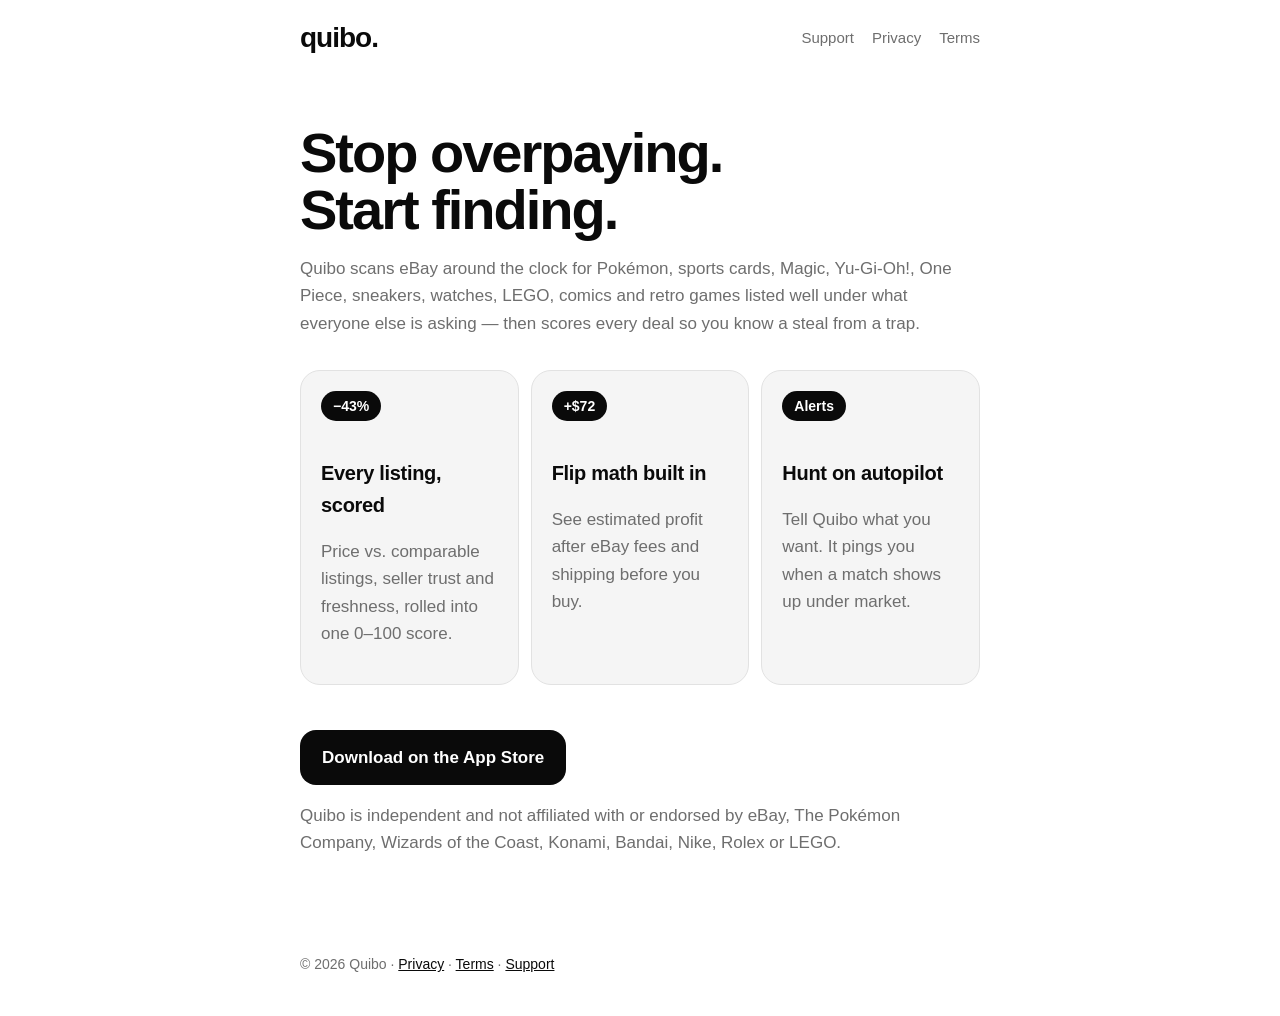
==== index.html @ 40a7198e "Quibo website: home, privacy, terms, support Co-Authored-By: Claude Opus 5.5 <noreply@anthropic.com>" ====
<!doctype html>
<html lang="en">
<head>
<meta charset="utf-8"><meta name="viewport" content="width=device-width, initial-scale=1">
<title>Quibo — find collectibles under market</title>
<meta name="description" content="Quibo finds trading cards, sneakers, watches, LEGO and more listed under market value, and scores every deal.">
<link rel="stylesheet" href="style.css">
</head>
<body>
<header><a class="wordmark" href="index.html">quibo.</a><nav><a href="support.html">Support</a><a href="privacy.html">Privacy</a><a href="terms.html">Terms</a></nav></header>
<main>
  <h1 class="hero">Stop overpaying.<br>Start finding.</h1>
  <p class="muted">Quibo scans eBay around the clock for Pokémon, sports cards, Magic, Yu-Gi-Oh!, One Piece, sneakers, watches, LEGO, comics and retro games listed well under what everyone else is asking — then scores every deal so you know a steal from a trap.</p>
  <div class="grid">
    <div class="card"><span class="pill">−43%</span><h2>Every listing, scored</h2><p class="muted">Price vs. comparable listings, seller trust and freshness, rolled into one 0–100 score.</p></div>
    <div class="card"><span class="pill">+$72</span><h2>Flip math built in</h2><p class="muted">See estimated profit after eBay fees and shipping before you buy.</p></div>
    <div class="card"><span class="pill">Alerts</span><h2>Hunt on autopilot</h2><p class="muted">Tell Quibo what you want. It pings you when a match shows up under market.</p></div>
  </div>
  <p><a class="button" href="#">Download on the App Store</a></p>
  <p class="muted">Quibo is independent and not affiliated with or endorsed by eBay, The Pokémon Company, Wizards of the Coast, Konami, Bandai, Nike, Rolex or LEGO.</p>
</main>
<footer>© 2026 Quibo · <a href="privacy.html">Privacy</a> · <a href="terms.html">Terms</a> · <a href="support.html">Support</a></footer>
</body>
</html>
---- style.css ----
:root { --bg: #fff; --ink: #0a0a0a; --muted: #6e6e6e; --line: #e2e2e2; --surface: #f5f5f5; }
@media (prefers-color-scheme: dark) { :root { --bg: #000; --ink: #fff; --muted: #8a8a8a; --line: #262626; --surface: #0f0f0f; } }
* { box-sizing: border-box; }
body { margin: 0; background: var(--bg); color: var(--ink); font: 17px/1.6 -apple-system, BlinkMacSystemFont, "SF Pro Text", "Helvetica Neue", Arial, sans-serif; -webkit-font-smoothing: antialiased; }
main { max-width: 720px; margin: 0 auto; padding: 32px 20px 80px; }
header { display: flex; align-items: center; justify-content: space-between; max-width: 720px; margin: 0 auto; padding: 24px 20px 0; }
.wordmark { font: 900 28px/1 ui-rounded, -apple-system, sans-serif; letter-spacing: -1px; color: var(--ink); text-decoration: none; }
nav a { color: var(--muted); text-decoration: none; margin-left: 18px; font-size: 15px; }
nav a:hover { color: var(--ink); }
h1 { font-size: 40px; line-height: 1.1; letter-spacing: -1.2px; margin: 24px 0 8px; }
h2 { font-size: 20px; letter-spacing: -0.3px; margin: 36px 0 8px; }
p, li { color: var(--ink); }
.muted { color: var(--muted); }
a { color: var(--ink); }
.card { background: var(--surface); border: 1px solid var(--line); border-radius: 20px; padding: 20px; margin: 16px 0; }
.hero { font-size: 56px; letter-spacing: -2px; line-height: 1.02; margin: 40px 0 16px; }
.pill { display: inline-block; background: var(--ink); color: var(--bg); border-radius: 999px; padding: 4px 12px; font-weight: 800; font-size: 14px; }
.grid { display: grid; grid-template-columns: repeat(auto-fit, minmax(200px, 1fr)); gap: 12px; }
.button { display: inline-block; background: var(--ink); color: var(--bg); border-radius: 16px; padding: 14px 22px; font-weight: 700; text-decoration: none; margin-top: 12px; }
footer { max-width: 720px; margin: 0 auto; padding: 0 20px 40px; color: var(--muted); font-size: 14px; }
@media (max-width: 480px) { .hero { font-size: 40px; } h1 { font-size: 32px; } }
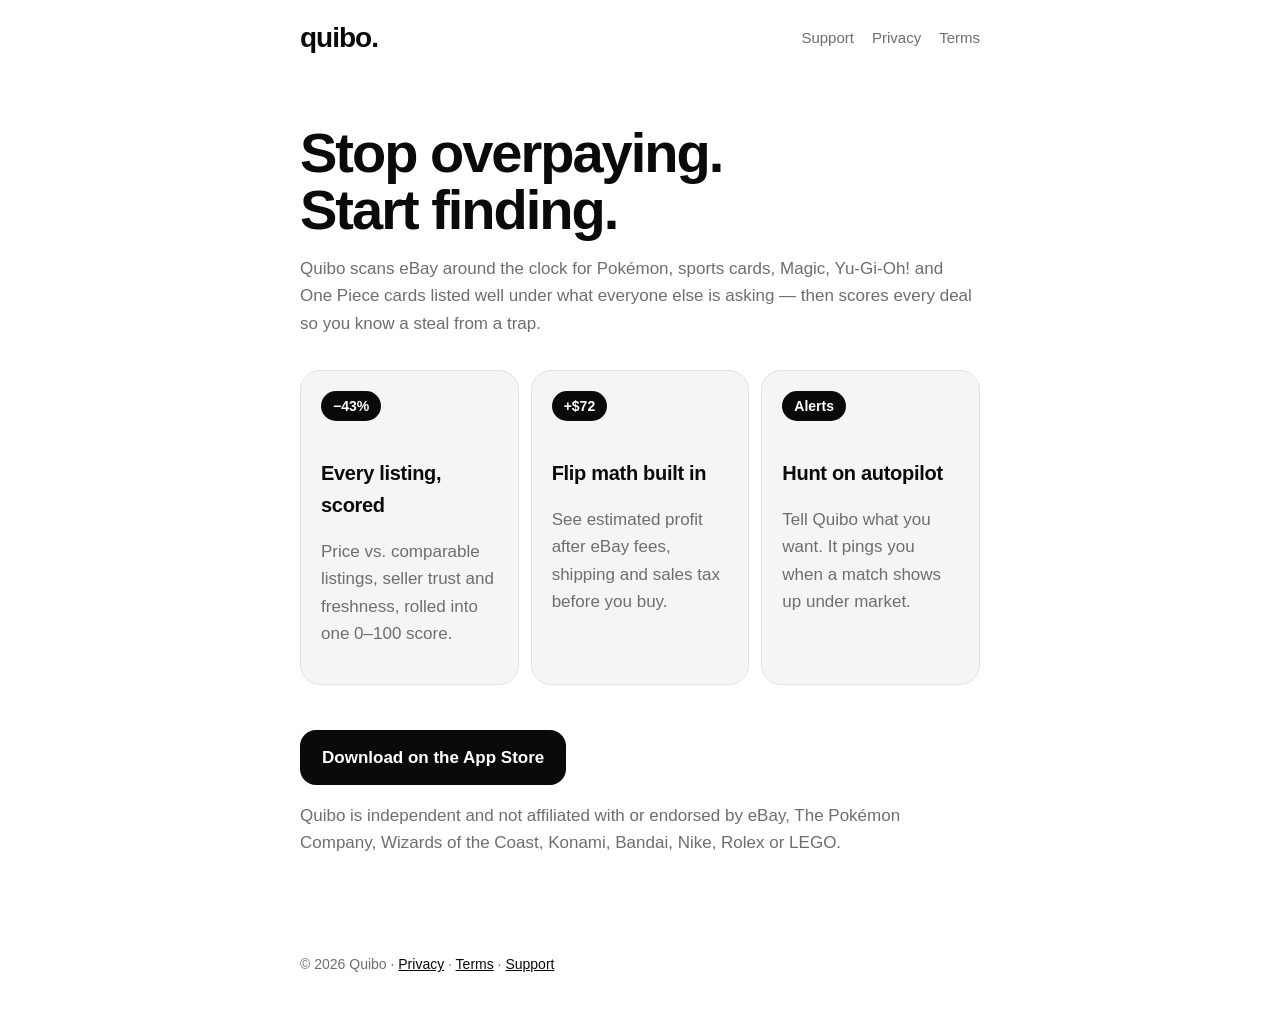
==== commit 147c01ef: "Update site: one plan (Quibo Pro), trading cards focus, purchase checks in privacy policy, favicons " ====
--- a/index.html
+++ b/index.html
@@ -3,17 +3,19 @@
 <head>
 <meta charset="utf-8"><meta name="viewport" content="width=device-width, initial-scale=1">
 <title>Quibo — find collectibles under market</title>
-<meta name="description" content="Quibo finds trading cards, sneakers, watches, LEGO and more listed under market value, and scores every deal.">
+<meta name="description" content="Quibo finds Pokémon, sports cards, Magic, Yu-Gi-Oh! and One Piece cards listed under market value, and scores every deal.">
 <link rel="stylesheet" href="style.css">
+<link rel="icon" type="image/png" href="favicon.png">
+<link rel="apple-touch-icon" href="apple-touch-icon.png">
 </head>
 <body>
 <header><a class="wordmark" href="index.html">quibo.</a><nav><a href="support.html">Support</a><a href="privacy.html">Privacy</a><a href="terms.html">Terms</a></nav></header>
 <main>
   <h1 class="hero">Stop overpaying.<br>Start finding.</h1>
-  <p class="muted">Quibo scans eBay around the clock for Pokémon, sports cards, Magic, Yu-Gi-Oh!, One Piece, sneakers, watches, LEGO, comics and retro games listed well under what everyone else is asking — then scores every deal so you know a steal from a trap.</p>
+  <p class="muted">Quibo scans eBay around the clock for Pokémon, sports cards, Magic, Yu-Gi-Oh! and One Piece cards listed well under what everyone else is asking — then scores every deal so you know a steal from a trap.</p>
   <div class="grid">
     <div class="card"><span class="pill">−43%</span><h2>Every listing, scored</h2><p class="muted">Price vs. comparable listings, seller trust and freshness, rolled into one 0–100 score.</p></div>
-    <div class="card"><span class="pill">+$72</span><h2>Flip math built in</h2><p class="muted">See estimated profit after eBay fees and shipping before you buy.</p></div>
+    <div class="card"><span class="pill">+$72</span><h2>Flip math built in</h2><p class="muted">See estimated profit after eBay fees, shipping and sales tax before you buy.</p></div>
     <div class="card"><span class="pill">Alerts</span><h2>Hunt on autopilot</h2><p class="muted">Tell Quibo what you want. It pings you when a match shows up under market.</p></div>
   </div>
   <p><a class="button" href="#">Download on the App Store</a></p>
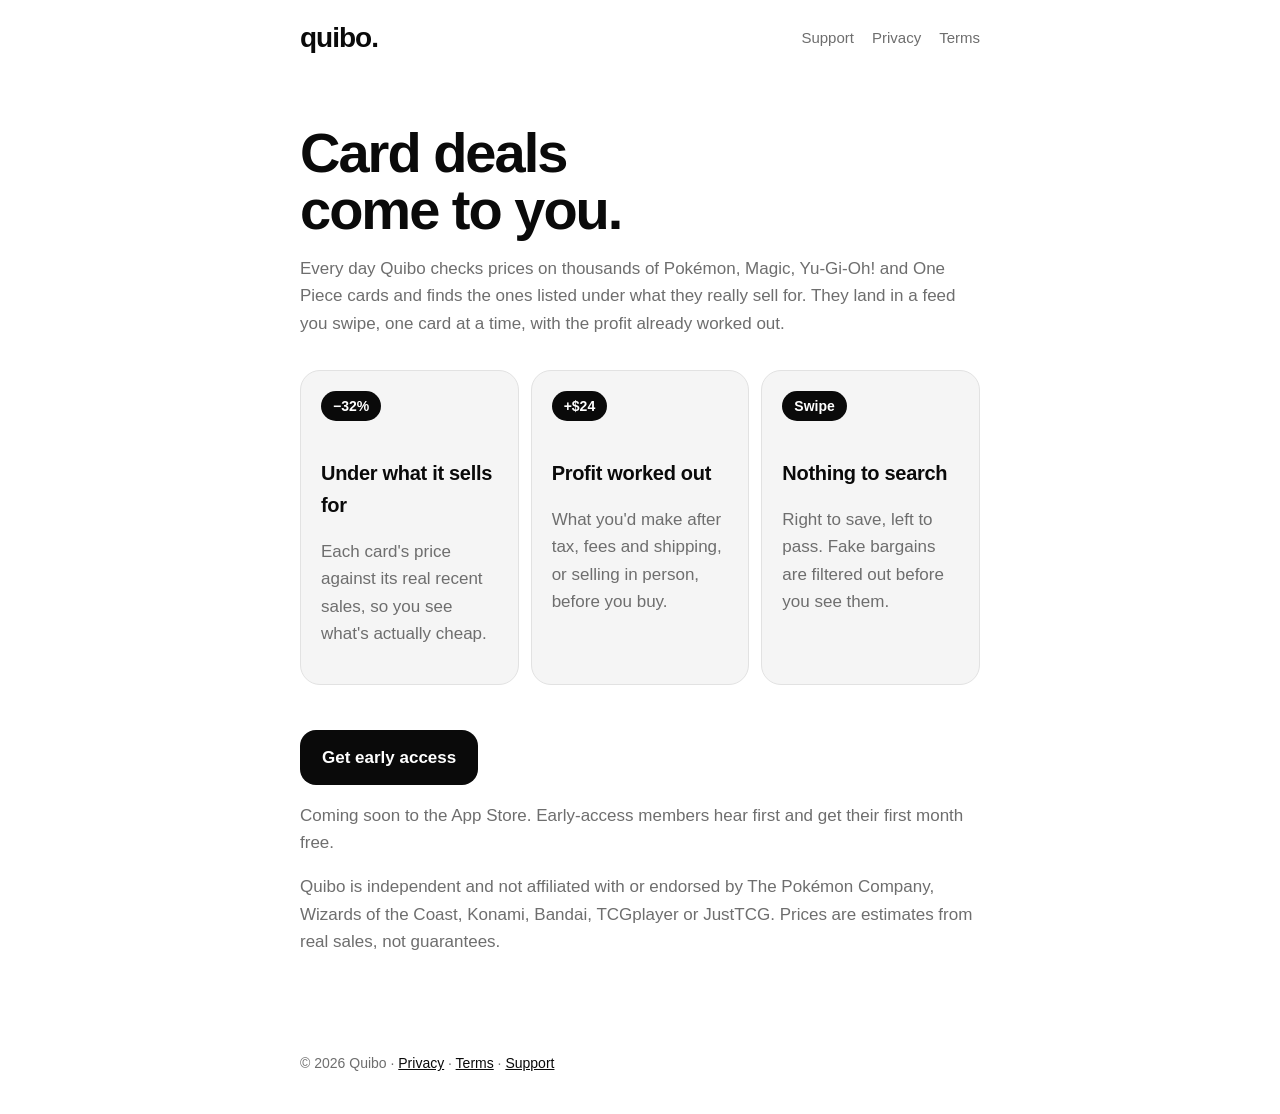
==== commit ece0a05e: "Site: the card-deal app, with early-access sign-up The home page described the old eBay feed; it now" ====
--- a/index.html
+++ b/index.html
@@ -2,8 +2,8 @@
 <html lang="en">
 <head>
 <meta charset="utf-8"><meta name="viewport" content="width=device-width, initial-scale=1">
-<title>Quibo — find collectibles under market</title>
-<meta name="description" content="Quibo finds Pokémon, sports cards, Magic, Yu-Gi-Oh! and One Piece cards listed under market value, and scores every deal.">
+<title>Quibo — card deals that come to you</title>
+<meta name="description" content="Every day Quibo finds Pokémon, Magic, Yu-Gi-Oh! and One Piece cards listed under what they really sell for, and puts them in a feed you swipe, with the profit worked out.">
 <link rel="stylesheet" href="style.css">
 <link rel="icon" type="image/png" href="favicon.png">
 <link rel="apple-touch-icon" href="apple-touch-icon.png">
@@ -11,15 +11,16 @@
 <body>
 <header><a class="wordmark" href="index.html">quibo.</a><nav><a href="support.html">Support</a><a href="privacy.html">Privacy</a><a href="terms.html">Terms</a></nav></header>
 <main>
-  <h1 class="hero">Stop overpaying.<br>Start finding.</h1>
-  <p class="muted">Quibo scans eBay around the clock for Pokémon, sports cards, Magic, Yu-Gi-Oh! and One Piece cards listed well under what everyone else is asking — then scores every deal so you know a steal from a trap.</p>
+  <h1 class="hero">Card deals<br>come to you.</h1>
+  <p class="muted">Every day Quibo checks prices on thousands of Pokémon, Magic, Yu-Gi-Oh! and One Piece cards and finds the ones listed under what they really sell for. They land in a feed you swipe, one card at a time, with the profit already worked out.</p>
   <div class="grid">
-    <div class="card"><span class="pill">−43%</span><h2>Every listing, scored</h2><p class="muted">Price vs. comparable listings, seller trust and freshness, rolled into one 0–100 score.</p></div>
-    <div class="card"><span class="pill">+$72</span><h2>Flip math built in</h2><p class="muted">See estimated profit after eBay fees, shipping and sales tax before you buy.</p></div>
-    <div class="card"><span class="pill">Alerts</span><h2>Hunt on autopilot</h2><p class="muted">Tell Quibo what you want. It pings you when a match shows up under market.</p></div>
+    <div class="card"><span class="pill">−32%</span><h2>Under what it sells for</h2><p class="muted">Each card's price against its real recent sales, so you see what's actually cheap.</p></div>
+    <div class="card"><span class="pill">+$24</span><h2>Profit worked out</h2><p class="muted">What you'd make after tax, fees and shipping, or selling in person, before you buy.</p></div>
+    <div class="card"><span class="pill">Swipe</span><h2>Nothing to search</h2><p class="muted">Right to save, left to pass. Fake bargains are filtered out before you see them.</p></div>
   </div>
-  <p><a class="button" href="#">Download on the App Store</a></p>
-  <p class="muted">Quibo is independent and not affiliated with or endorsed by eBay, The Pokémon Company, Wizards of the Coast, Konami, Bandai, Nike, Rolex or LEGO.</p>
+  <p><a class="button" href="mailto:valoggs12345@gmail.com?subject=Quibo%20early%20access&amp;body=I%27d%20like%20early%20access%20to%20Quibo.%20I%20collect%2Fflip%3A%20">Get early access</a></p>
+  <p class="muted">Coming soon to the App Store. Early-access members hear first and get their first month free.</p>
+  <p class="muted">Quibo is independent and not affiliated with or endorsed by The Pokémon Company, Wizards of the Coast, Konami, Bandai, TCGplayer or JustTCG. Prices are estimates from real sales, not guarantees.</p>
 </main>
 <footer>© 2026 Quibo · <a href="privacy.html">Privacy</a> · <a href="terms.html">Terms</a> · <a href="support.html">Support</a></footer>
 </body>
